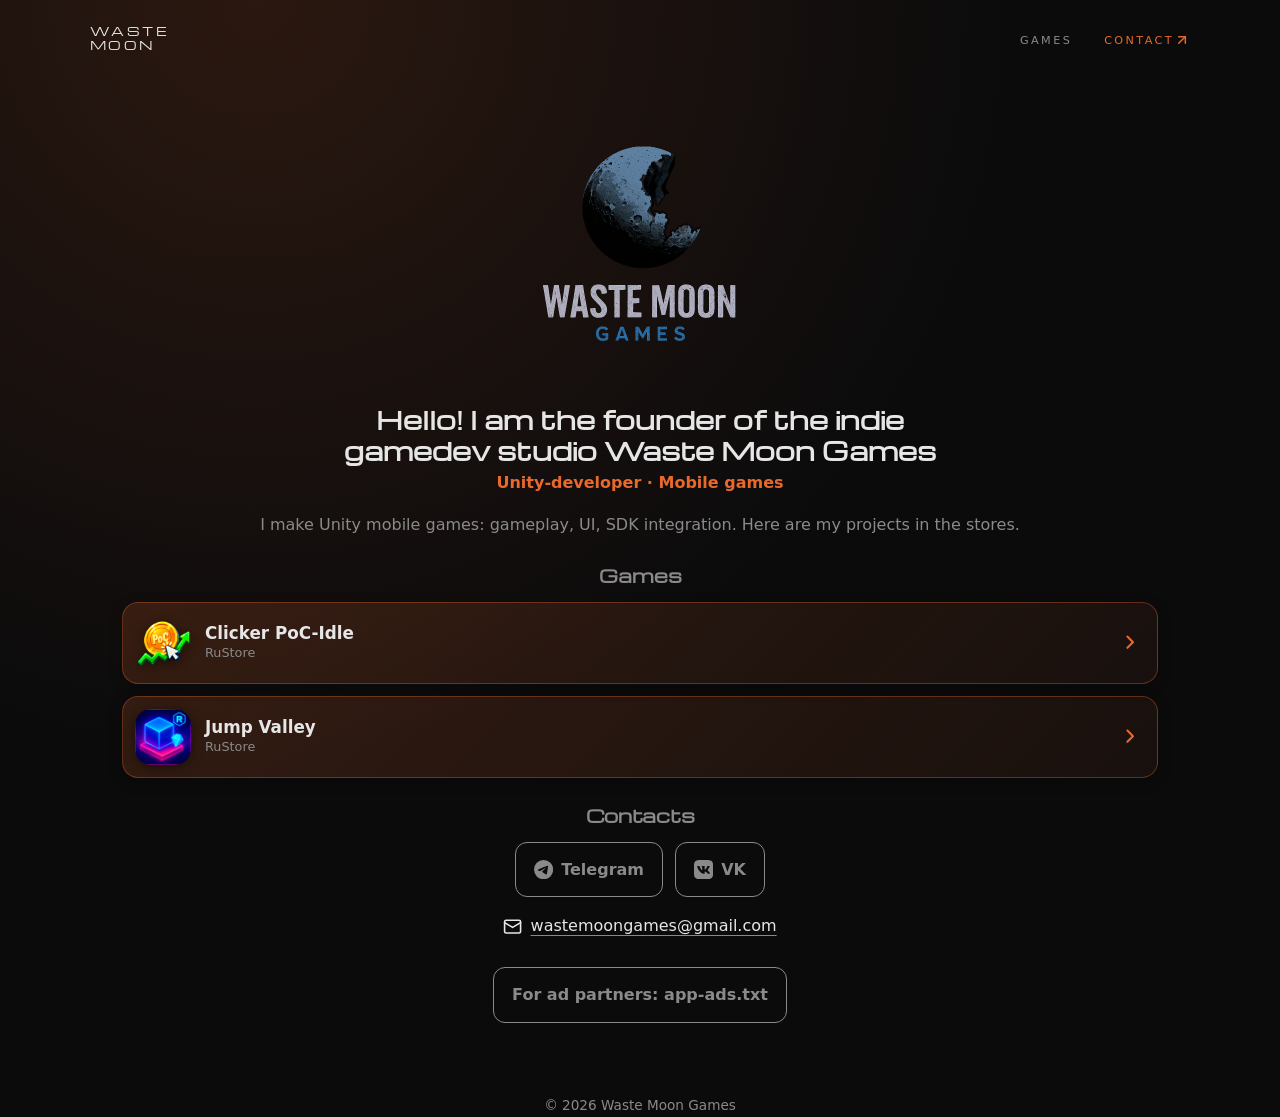
==== index.html @ 6a9ddbc1 "refactor: unify focus-visible style globally" ====
<!DOCTYPE html>
<html lang="en">

<head>
  <meta charset="utf-8">
  <meta name="viewport" content="width=device-width, initial-scale=1">
  <title>Waste Moon Games</title>
  <meta name="description" content="Indie game studio making mobile games on Unity. Find our games in the stores.">
  <link rel="icon" href="Logo.webp" type="image/webp">
  <link rel="stylesheet" href="css/tokens.css">
  <link rel="stylesheet" href="css/base.css">
  <link rel="stylesheet" href="css/components.css">
</head>

<body>
  <svg class="sprite" aria-hidden="true">
    <symbol id="i-telegram" viewBox="0 0 24 24">
      <path d="M11.944 0A12 12 0 0 0 0 12a12 12 0 0 0 12 12 12 12 0 0 0 12-12A12 12 0 0 0 12 0a12 12 0 0 0-.056 0zm4.962 7.224c.1-.002.321.023.465.14a.506.506 0 0 1 .171.325c.016.093.036.306.02.472-.18 1.898-.962 6.502-1.36 8.627-.168.9-.499 1.201-.82 1.23-.696.065-1.225-.46-1.9-.902-1.056-.693-1.653-1.124-2.678-1.8-1.185-.78-.417-1.21.258-1.91.177-.184 3.247-2.977 3.307-3.23.007-.032.014-.15-.056-.212s-.174-.041-.249-.024c-.106.024-1.793 1.14-5.061 3.345-.48.33-.913.49-1.302.48-.428-.008-1.252-.241-1.865-.44-.752-.245-1.349-.374-1.297-.789.027-.216.325-.437.893-.663 3.498-1.524 5.83-2.529 6.998-3.014 3.332-1.386 4.025-1.627 4.476-1.635z"/>
    </symbol>
    <symbol id="i-vk" viewBox="0 0 24 24">
      <path d="M15.684 0H8.316C1.592 0 0 1.592 0 8.316v7.368C0 22.408 1.592 24 8.316 24h7.368C22.408 24 24 22.408 24 15.684V8.316C24 1.592 22.408 0 15.684 0zm3.692 17.123h-1.744c-.66 0-.864-.525-2.05-1.727-1.033-1-1.49-1.135-1.744-1.135-.356 0-.458.102-.458.593v1.575c0 .424-.135.678-1.253.678-1.846 0-3.896-1.118-5.335-3.202C4.624 10.857 4 8.57 4 8.096c0-.254.102-.491.593-.491h1.744c.44 0 .61.203.78.677.863 2.49 2.303 4.675 2.896 4.675.22 0 .322-.102.322-.66V9.721c-.068-1.186-.695-1.287-.695-1.71 0-.204.17-.407.44-.407h2.744c.373 0 .508.203.508.643v3.473c0 .372.17.508.271.508.22 0 .407-.136.813-.542 1.254-1.406 2.151-3.574 2.151-3.574.119-.254.322-.491.763-.491h1.744c.525 0 .644.27.525.643-.22 1.017-2.354 4.031-2.354 4.031-.186.305-.254.44 0 .78.186.254.796.779 1.202 1.253.745.847 1.32 1.558 1.473 2.05.17.49-.085.744-.576.744z"/>
    </symbol>
    <symbol id="i-mail" viewBox="0 0 24 24">
      <g fill="none" stroke="currentColor" stroke-width="2" stroke-linecap="round" stroke-linejoin="round">
        <rect x="2" y="4" width="20" height="16" rx="2"/>
        <path d="m22 7-10 6L2 7"/>
      </g>
    </symbol>
    <symbol id="i-arrow" viewBox="0 0 24 24">
      <g fill="none" stroke="currentColor" stroke-width="2.2" stroke-linecap="round" stroke-linejoin="round">
        <path d="m9 18 6-6-6-6"/>
      </g>
    </symbol>
    <symbol id="i-arrow-up-right" viewBox="0 0 24 24">
      <g fill="none" stroke="currentColor" stroke-width="2.2" stroke-linecap="round" stroke-linejoin="round">
        <path d="M7 17 17 7"/>
        <path d="M7 7h10v10"/>
      </g>
    </symbol>
  </svg>

  <header class="site-header">
    <div class="container site-header__inner">
      <a class="brand" href="#top">Waste Moon</a>
      <nav class="nav" aria-label="Main">
        <ul class="nav__list">
          <li><a class="nav__link" href="#games">Games</a></li>
          <li>
            <a class="nav__link nav__link--cta" href="#contact">
              Contact
              <svg class="icon" aria-hidden="true"><use href="#i-arrow-up-right"/></svg>
            </a>
          </li>
        </ul>
      </nav>
    </div>
  </header>

  <main>
    <div class="container">
      <img class="logo" src="img/logo.webp" alt="Waste Moon Games Logo" width="256" height="256">

    <h1>Hello! I am the founder of the indie gamedev studio Waste Moon Games</h1>
    <p class="subtitle">Unity-developer · Mobile games</p>

    <p class="about">
      I make Unity mobile games: gameplay, UI, SDK integration.
      Here are my projects in the stores.
    </p>

    <section id="games">
      <h2>Games</h2>
      <ul class="links">
        <li>
          <a class="game" href="https://www.rustore.ru/catalog/app/com.WasteMoonGames.PoCIdle" target="_blank" rel="noopener">
            <img class="game__icon" src="img/games/clicker-poc-idle/icon.png" alt="Clicker PoC-Idle Icon">
            <span class="game__info">
              <span class="game__title">Clicker PoC-Idle</span>
              <span class="game__store">RuStore</span>
            </span>
            <svg class="game__arrow icon" aria-hidden="true"><use href="#i-arrow"/></svg>
          </a>
        </li>
        <li>
          <a class="game" href="https://www.rustore.ru/catalog/app/com.WasteMoonGames.JumpValley" target="_blank" rel="noopener">
            <img class="game__icon" src="img/games/jump-valley/logo.jpg" alt="Jump Valley Icon">
            <span class="game__info">
              <span class="game__title">Jump Valley</span>
              <span class="game__store">RuStore</span>
            </span>
            <svg class="game__arrow icon" aria-hidden="true"><use href="#i-arrow"/></svg>
          </a>
        </li>
      </ul>
    </section>

    <section id="contact">
      <h2>Contacts</h2>
      <ul class="socials">
        <li>
          <a class="btn btn--ghost btn--social" href="https://t.me/waste_moon_games" target="_blank" rel="noopener">
            <svg class="icon" aria-hidden="true"><use href="#i-telegram"/></svg>
            Telegram
          </a>
        </li>
        <li>
          <a class="btn btn--ghost btn--social" href="https://vk.ru/wastemoon_games" target="_blank" rel="noopener">
            <svg class="icon" aria-hidden="true"><use href="#i-vk"/></svg>
            VK
          </a>
        </li>
      </ul>

      <p class="email">
        <a href="mailto:wastemoongames@gmail.com">
          <svg class="icon" aria-hidden="true"><use href="#i-mail"/></svg>
          wastemoongames@gmail.com
        </a>
      </p>
    </section>

    <p class="extra">
      <a class="btn btn--ghost" href="app-ads.txt">For ad partners: app-ads.txt</a>
    </p>
    </div>
  </main>

  <footer>
    <div class="container">
      © 2026 Waste Moon Games
    </div>
  </footer>
</body>



</html>
---- css/tokens.css ----
:root{
  --bg: #0b0b0c;
  --bg-glow: #2b1810;
  --card: #131315;
  --text: #e6e6e6;
  --muted: #8a8a8a;
  --accent: #e8692c;
  --accent-hover: #ff8a4c;
  --on-accent: #fff;
  --btn-bg: #c2410c;
  --btn-bg-hover: #9a3412;
  --focus: #fff;

  /*---Шрифты---*/
  --font-body: system-ui, -apple-system, "Segoe UI", Roboto, sans-serif;
  --font-display: "Michroma", var(--font-body);

  /*---Шкала отступов---*/
  --space-1: 4px; --space-2: 8px; --space-3: 12px; --space-4: 16px;
  --space-6: 24px; --space-8: 32px; --space-12: 48px; --space-16: 64px; --space-24: 96px;

  /*---Радиусы---*/
  --radius-s: 12px;
  --radius: 16px;

  /*---Прочее---*/
  --container: 1100px;
  --tracking-wide: 0.15rem;

  /*---Анимации---*/
  --duration: 0.2s;
  --duration-fast: 0.15s;
}
---- css/base.css ----
@font-face{
    font-family: "Michroma";
    src: url("../fonts/michroma-regular.woff2") format("woff2");
    font-weight: 400;
    font-style: normal;
    font-display: swap;
}

*, *::before, *::after{
  box-sizing: border-box;
}

:focus-visible{
  outline: 3px solid var(--focus);
  outline-offset: 3px;
}

/* ВРЕМЕННО */
main, footer { text-align: center; }
main { padding-block: var(--space-12); }

body{
  margin: 0;
  min-height: 100dvh;
  font-family: var(--font-body);
  line-height: 1.6;
  color: var(--text);
  background: 
    radial-gradient(circle at 20% 0%, var(--bg-glow) 0%, transparent 50%),
    var(--bg);
}

.container{
    width: min(100% - 2 * var(--space-6), var(--container));
    margin-inline: auto;
}

.logo{
  max-width: 100%;
  height: auto;
}

h1, h2 { font-family: var(--font-display);}

h1{
    margin: var(--space-4) 0 var(--space-1);
    line-height: 1.25;
    text-wrap: balance;
    font-size: clamp(1rem, 4vw, 1.55rem);
}

h2{
    margin: var(--space-6) 0 var(--space-3);
    font-size: 1.1rem;
    color: var(--muted);
}

.subtitle { margin: 0 0 var(--space-4); color: var(--accent); font-weight: 600; }
.about { color: var(--muted); }

/*---Списки и блоки секций---*/
.links{
  list-style: none;
  margin: 0 var(--space-8);
  padding: 0;
  display: flex;
  flex-direction: column;
  gap: var(--space-3);
}

.socials{
  list-style: none;
  margin: 0;
  padding: 0;
  display: flex;
  flex-wrap: wrap;
  justify-content: center;
  gap: var(--space-3);
}

.email{ margin: var(--space-4) 0 0; }

.email a{
  color: var(--text);
  display: inline-flex;
  align-items: center;
  gap: var(--space-2);
  text-decoration: underline;
  text-decoration-color: var(--accent);
  text-underline-offset: 4px;
}

.email a:hover{ color: var(--accent-hover); }

.extra{ margin: var(--space-6) 0 0; }

footer{
  margin-top: var(--space-6);
  color: var(--muted);
  font-size: 0.85rem;
}

@media (max-width: 480px) {
  .links { margin-inline: 0; }
}

@media (prefers-reduced-motion: no-preference){
  html{ scroll-behavior: smooth; }
}
---- css/components.css ----
/*---------- Иконки ----------*/
.sprite{
  position: absolute;
  width: 0;
  height: 0;
  overflow: hidden;
}

.icon{
  width: 1.2rem;
  height: 1.2rem;
  display: inline-flex;
  align-items: center;
  fill: currentColor;
  flex: none;
}

/*---------- Кнопки ----------*/
.btn{
  display: flex;
  justify-content: space-between;
  align-items: center;
  padding: 14px 18px;
  color: var(--on-accent);
  text-decoration: none;
  font-weight: 600;
  background: var(--btn-bg);
  border-radius: var(--radius-s);
  transition: transform var(--duration-fast), background var(--duration-fast);
}

.btn:hover{
  background: var(--btn-bg-hover);
  transform: translateY(-2px);
  box-shadow: 0 6px 16px rgba(0, 0, 0, 0.35);
}

.btn--social{
  justify-content: center;
  gap: var(--space-2);
}

.btn--ghost{
  display: inline-flex;
  background: transparent;
  border: 1px solid var(--muted);
  color: var(--muted);
}

.btn--ghost:hover { background: rgba(255, 255, 255, 0.06); }

/*---------- Шапка ----------*/
.site-header{
  padding-block: var(--space-6);
}

.site-header__inner{
  display: flex;
  justify-content: space-between;
  align-items: center;
}

.brand{
  width: min-content;
  font-family: var(--font-display);
  font-size: 0.75rem;
  line-height: 1.2;
  letter-spacing: var(--tracking-wide);
  text-transform: uppercase;
  text-decoration: none;
  color: var(--text);
  transition: color var(--duration);
}

.brand:hover{
  color: var(--accent-hover);
}

.nav__list{
  list-style: none;
  margin: 0;
  padding: 0;
  display: flex;
  gap: var(--space-8);
}

.nav__link{
  display: inline-flex;
  font-size: 0.7rem;
  letter-spacing: var(--tracking-wide);
  text-transform: uppercase;
  text-decoration: none;
  color: var(--muted);
}

.nav__link:hover{
  color: var(--text);
}

.nav__link--cta{
  color: var(--accent);
}

.nav__link--cta:hover{
  color: var(--accent-hover);
}

.nav__link .icon{
  width: 1rem;
  height: 1rem;
  transition: transform var(--duration);
}
.nav__link--cta:hover .icon{
  transform: translate(2px, -2px);
}

/*---------- Карточка игры ----------*/
.game{
  display: flex;
  align-items: center;
  gap: 14px;
  padding: var(--space-3) var(--space-4) var(--space-3) var(--space-3);
  text-decoration: none;
  color: var(--text);
  background: linear-gradient(135deg,
    color-mix(in srgb, var(--accent) 18%, transparent),
    color-mix(in srgb, var(--accent) 6%, transparent));
  border: 1px solid color-mix(in srgb, var(--accent) 35%, transparent);
  border-radius: var(--radius);
  box-shadow: 0 4px 14px rgba(0, 0, 0, 0.25);
  transition: transform 0.2s, border-color 0.2s, box-shadow 0.2s, background 0.2s;
}

.game:hover{
  transform: translateY(-3px);
  border-color: var(--accent);
  box-shadow: 0 10px 28px color-mix(in srgb, var(--accent) 28%, transparent);
  background: linear-gradient(135deg,
    color-mix(in srgb, var(--accent) 28%, transparent),
    color-mix(in srgb, var(--accent) 10%, transparent));
}

.game__icon{
  width: 56px;
  height: 56px;
  flex: none;
  border-radius: var(--radius);
  object-fit: cover;
  filter: drop-shadow(0 2px 6px rgba(0, 0, 0, 0.45));
}

.game__info{
  flex: 1;
  min-width: 0;
  display: flex;
  flex-direction: column;
  text-align: left;
  line-height: 1.3;
}

.game__title{
  font-weight: 700;
  font-size: 1.05rem;
}

.game__store{
  font-size: 0.8rem;
  color: var(--muted);
}

.game__arrow{
  width: 1.4rem;
  height: 1.4rem;
  color: var(--accent);
  transition: transform var(--duration), color var(--duration);
}

.game:hover .game__arrow{
  transform: translateX(4px);
  color: var(--text);
}

@media (prefers-reduced-motion: reduce){
  .btn, .game, .game__arrow, .nav__link .icon { transition: none; }
  .btn:hover, .game:hover { transform: none; }
  .game:hover .game__arrow { transform: none; }
  .nav__link--cta:hover .icon { transform: none; }
}
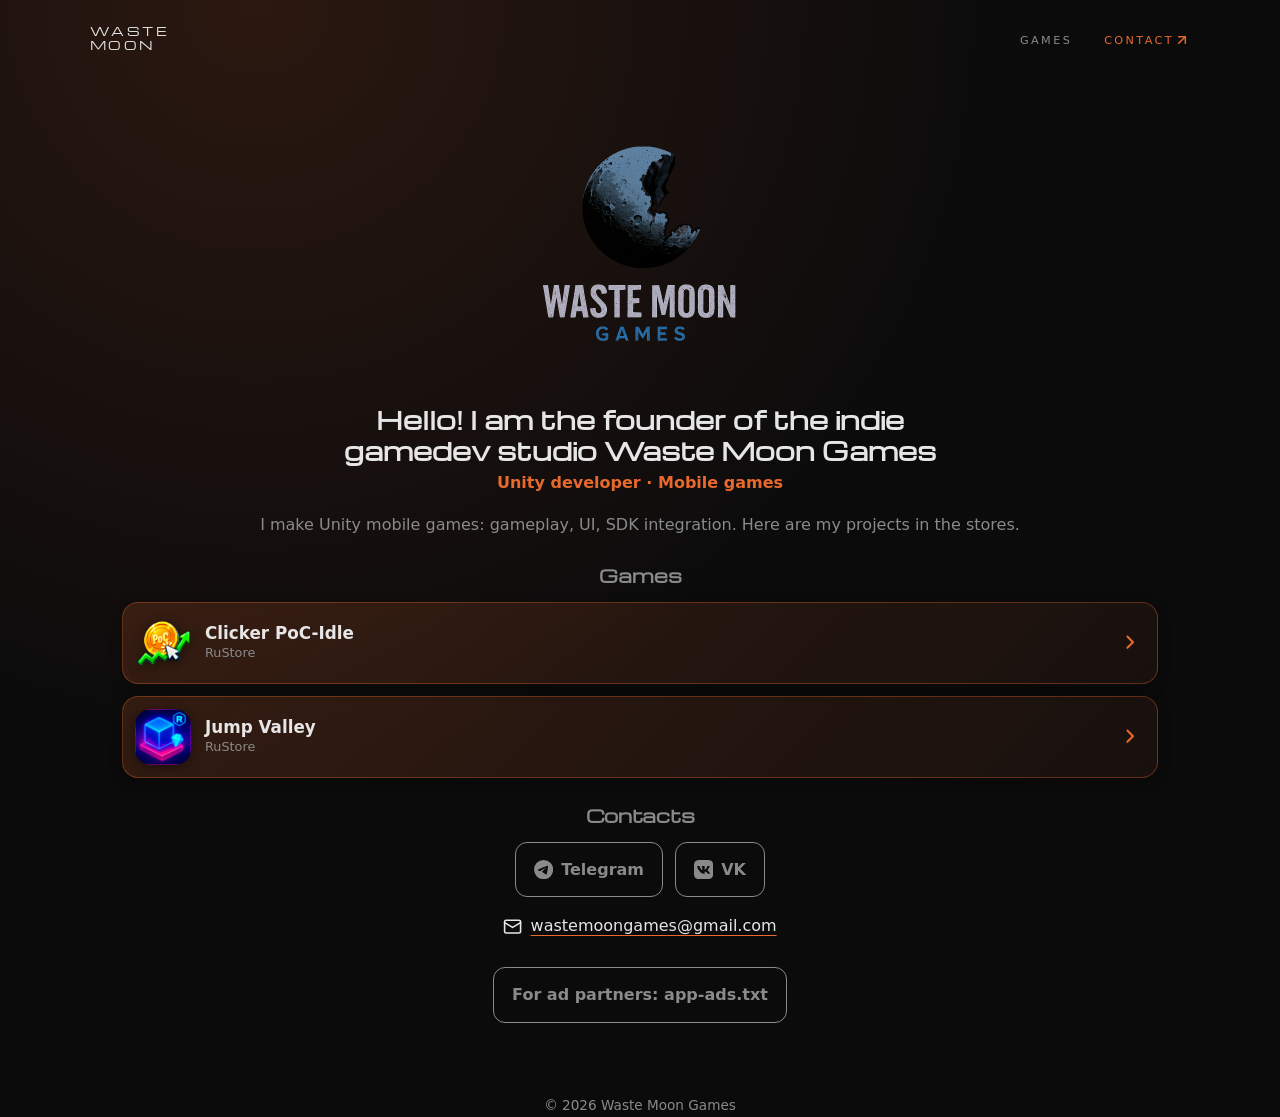
==== commit 36133036: "refactor: move container inside sections, add hero section" ====
--- a/index.html
+++ b/index.html
@@ -57,72 +57,77 @@
   </header>
 
   <main>
-    <div class="container">
-      <img class="logo" src="img/logo.webp" alt="Waste Moon Games Logo" width="256" height="256">
+    <section class="hero">
+      <div class="container">
+        <img class="logo" src="img/logo.webp" alt="Waste Moon Games" width="256" height="256">
 
-    <h1>Hello! I am the founder of the indie gamedev studio Waste Moon Games</h1>
-    <p class="subtitle">Unity-developer · Mobile games</p>
+        <h1>Hello! I am the founder of the indie gamedev studio Waste Moon Games</h1>
+        <p class="subtitle">Unity developer · Mobile games</p>
 
-    <p class="about">
-      I make Unity mobile games: gameplay, UI, SDK integration.
-      Here are my projects in the stores.
-    </p>
+        <p class="about">
+          I make Unity mobile games: gameplay, UI, SDK integration.
+          Here are my projects in the stores.
+        </p>
+      </div>
+    </section>
 
     <section id="games">
-      <h2>Games</h2>
-      <ul class="links">
-        <li>
-          <a class="game" href="https://www.rustore.ru/catalog/app/com.WasteMoonGames.PoCIdle" target="_blank" rel="noopener">
-            <img class="game__icon" src="img/games/clicker-poc-idle/icon.png" alt="Clicker PoC-Idle Icon">
-            <span class="game__info">
-              <span class="game__title">Clicker PoC-Idle</span>
-              <span class="game__store">RuStore</span>
-            </span>
-            <svg class="game__arrow icon" aria-hidden="true"><use href="#i-arrow"/></svg>
-          </a>
-        </li>
-        <li>
-          <a class="game" href="https://www.rustore.ru/catalog/app/com.WasteMoonGames.JumpValley" target="_blank" rel="noopener">
-            <img class="game__icon" src="img/games/jump-valley/logo.jpg" alt="Jump Valley Icon">
-            <span class="game__info">
-              <span class="game__title">Jump Valley</span>
-              <span class="game__store">RuStore</span>
-            </span>
-            <svg class="game__arrow icon" aria-hidden="true"><use href="#i-arrow"/></svg>
-          </a>
-        </li>
-      </ul>
+      <div class="container">
+        <h2>Games</h2>
+        <ul class="links">
+          <li>
+            <a class="game" href="https://www.rustore.ru/catalog/app/com.WasteMoonGames.PoCIdle" target="_blank" rel="noopener">
+              <img class="game__icon" src="img/games/clicker-poc-idle/icon.png" alt="Clicker PoC-Idle Icon">
+              <span class="game__info">
+                <span class="game__title">Clicker PoC-Idle</span>
+                <span class="game__store">RuStore</span>
+              </span>
+              <svg class="game__arrow icon" aria-hidden="true"><use href="#i-arrow"/></svg>
+            </a>
+          </li>
+          <li>
+            <a class="game" href="https://www.rustore.ru/catalog/app/com.WasteMoonGames.JumpValley" target="_blank" rel="noopener">
+              <img class="game__icon" src="img/games/jump-valley/logo.jpg" alt="Jump Valley Icon">
+              <span class="game__info">
+                <span class="game__title">Jump Valley</span>
+                <span class="game__store">RuStore</span>
+              </span>
+              <svg class="game__arrow icon" aria-hidden="true"><use href="#i-arrow"/></svg>
+            </a>
+          </li>
+        </ul>
+      </div>
     </section>
 
     <section id="contact">
-      <h2>Contacts</h2>
-      <ul class="socials">
-        <li>
-          <a class="btn btn--ghost btn--social" href="https://t.me/waste_moon_games" target="_blank" rel="noopener">
-            <svg class="icon" aria-hidden="true"><use href="#i-telegram"/></svg>
-            Telegram
+      <div class="container">
+        <h2>Contacts</h2>
+        <ul class="socials">
+          <li>
+            <a class="btn btn--ghost btn--social" href="https://t.me/waste_moon_games" target="_blank" rel="noopener">
+              <svg class="icon" aria-hidden="true"><use href="#i-telegram"/></svg>
+              Telegram
+            </a>
+          </li>
+          <li>
+            <a class="btn btn--ghost btn--social" href="https://vk.ru/wastemoon_games" target="_blank" rel="noopener">
+              <svg class="icon" aria-hidden="true"><use href="#i-vk"/></svg>
+              VK
+            </a>
+          </li>
+        </ul>
+
+        <p class="email">
+          <a href="mailto:wastemoongames@gmail.com">
+            <svg class="icon" aria-hidden="true"><use href="#i-mail"/></svg>
+            wastemoongames@gmail.com
           </a>
-        </li>
-        <li>
-          <a class="btn btn--ghost btn--social" href="https://vk.ru/wastemoon_games" target="_blank" rel="noopener">
-            <svg class="icon" aria-hidden="true"><use href="#i-vk"/></svg>
-            VK
-          </a>
-        </li>
-      </ul>
-
-      <p class="email">
-        <a href="mailto:wastemoongames@gmail.com">
-          <svg class="icon" aria-hidden="true"><use href="#i-mail"/></svg>
-          wastemoongames@gmail.com
-        </a>
-      </p>
+        </p>
+        <p class="extra">
+          <a class="btn btn--ghost" href="app-ads.txt">For ad partners: app-ads.txt</a>
+        </p>
+      </div>
     </section>
-
-    <p class="extra">
-      <a class="btn btn--ghost" href="app-ads.txt">For ad partners: app-ads.txt</a>
-    </p>
-    </div>
   </main>
 
   <footer>
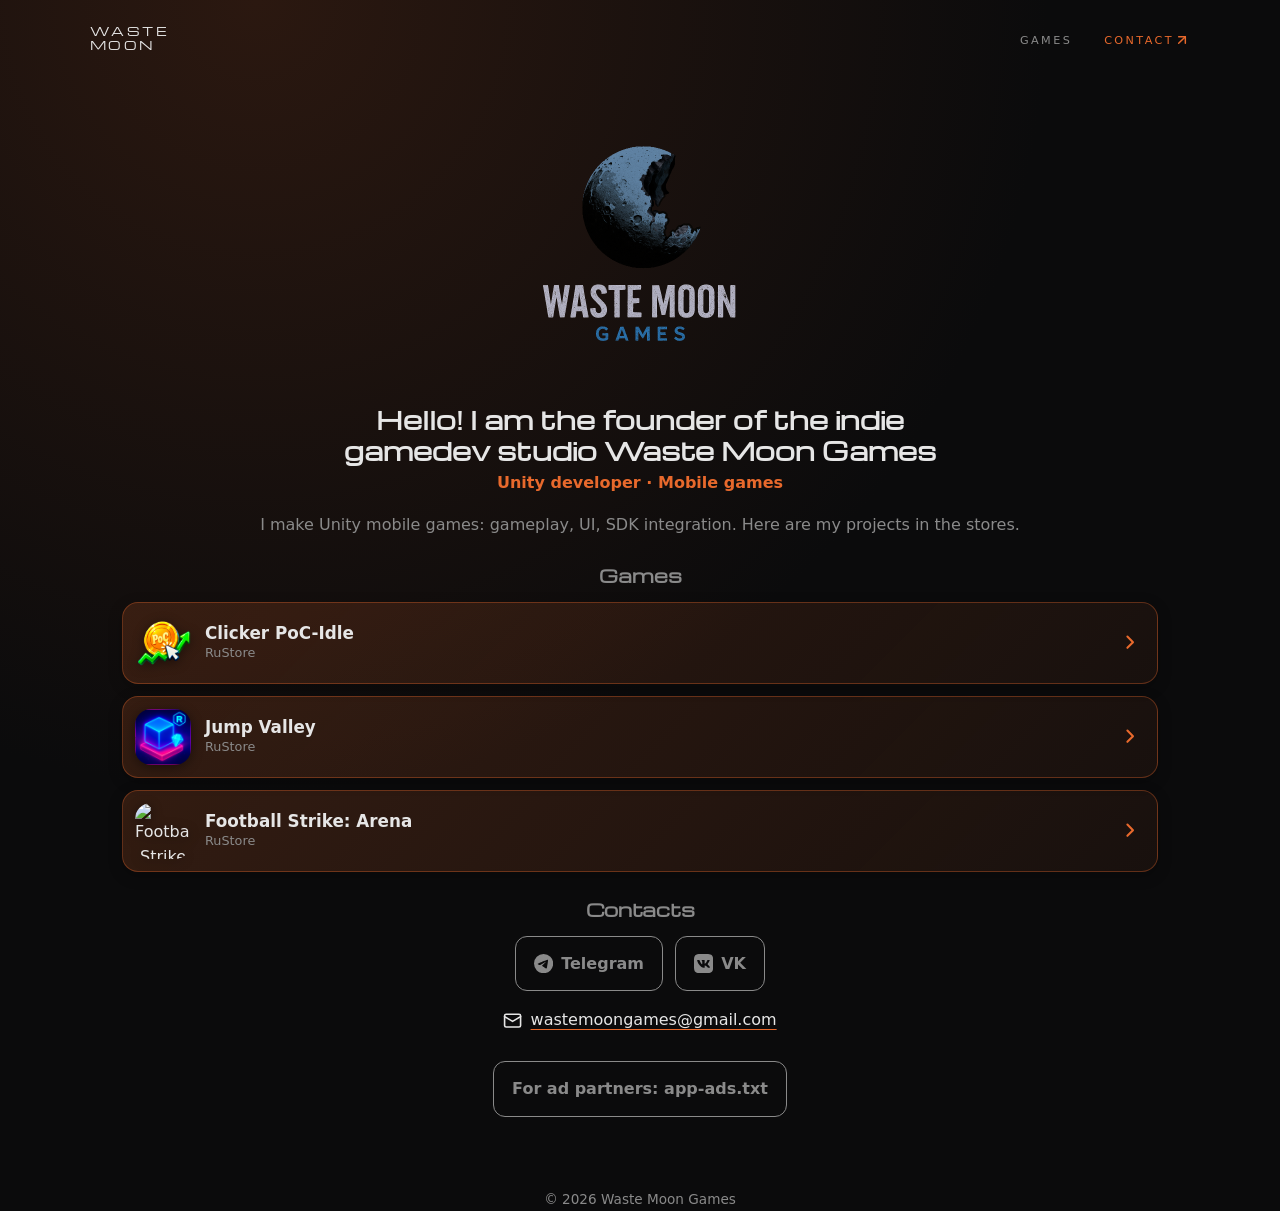
==== commit 7e67e7ac: "Add Football Strike: Arena game link to index.html" ====
--- a/index.html
+++ b/index.html
@@ -5,12 +5,25 @@
   <meta charset="utf-8">
   <meta name="viewport" content="width=device-width, initial-scale=1">
   <title>Waste Moon Games</title>
+
+  <meta name="description"
+      content="Waste Moon Games is an indie game studio
+      focused on Unity mobile game development.">
+
+  <meta name="robots" content="index, follow">
+
   <meta name="description" content="Indie game studio making mobile games on Unity. Find our games in the stores.">
-  <link rel="icon" href="Logo.webp" type="image/webp">
+  <meta name="yandex-verification" content="8a06fb27ed0ea078" />
+  
+  <link rel="icon" href="img/logo.webp" type="image/webp">
   <link rel="stylesheet" href="css/tokens.css">
   <link rel="stylesheet" href="css/base.css">
   <link rel="stylesheet" href="css/components.css">
 </head>
+
+<!-- Yandex Autoplacement 20326139 -->
+<script src="https://yandex.ru/ads/system/context.js" async></script>
+<script data-page-id="20326139" src="https://yandex.ru/ads/system/ap-loader.js" async></script>
 
 <body>
   <svg class="sprite" aria-hidden="true">
@@ -95,6 +108,16 @@
               <svg class="game__arrow icon" aria-hidden="true"><use href="#i-arrow"/></svg>
             </a>
           </li>
+          <li>
+            <a class="game" href="https://www.rustore.ru/catalog/app/com.WasteMoonGames.FootballStrikeArena" target="_blank" rel="noopener">
+              <img class="game__icon" src="img/games/footbal-strike-arena/logo.jpg" alt="Football Strike Arena Icon">
+              <span class="game__info">
+                <span class="game__title">Football Strike: Arena</span>
+                <span class="game__store">RuStore</span>
+              </span>
+              <svg class="game__arrow icon" aria-hidden="true"><use href="#i-arrow"/></svg>
+            </a>
+          </li>
         </ul>
       </div>
     </section>
@@ -139,4 +162,4 @@
 
 
 
-</html>+</html>
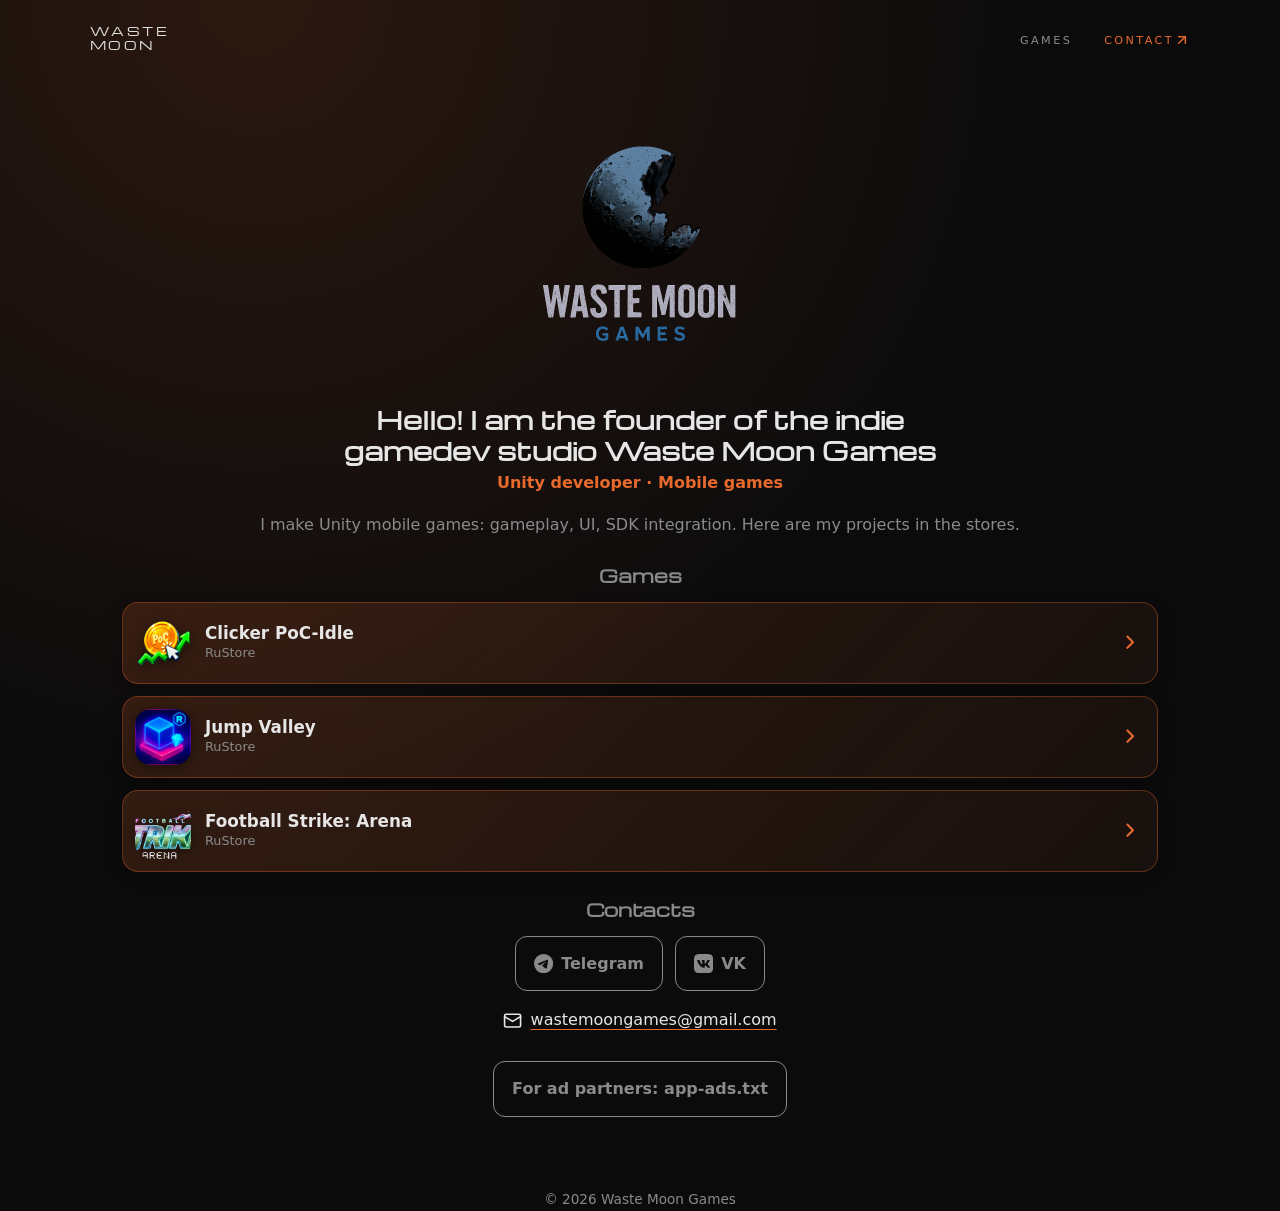
==== commit b7aa1f09: "Fix image source for Football Strike Arena icon" ====
--- a/index.html
+++ b/index.html
@@ -110,7 +110,7 @@
           </li>
           <li>
             <a class="game" href="https://www.rustore.ru/catalog/app/com.WasteMoonGames.FootballStrikeArena" target="_blank" rel="noopener">
-              <img class="game__icon" src="img/games/footbal-strike-arena/logo.jpg" alt="Football Strike Arena Icon">
+              <img class="game__icon" src="img/games/football-strike-arena/logo.png" alt="Football Strike Arena Icon">
               <span class="game__info">
                 <span class="game__title">Football Strike: Arena</span>
                 <span class="game__store">RuStore</span>
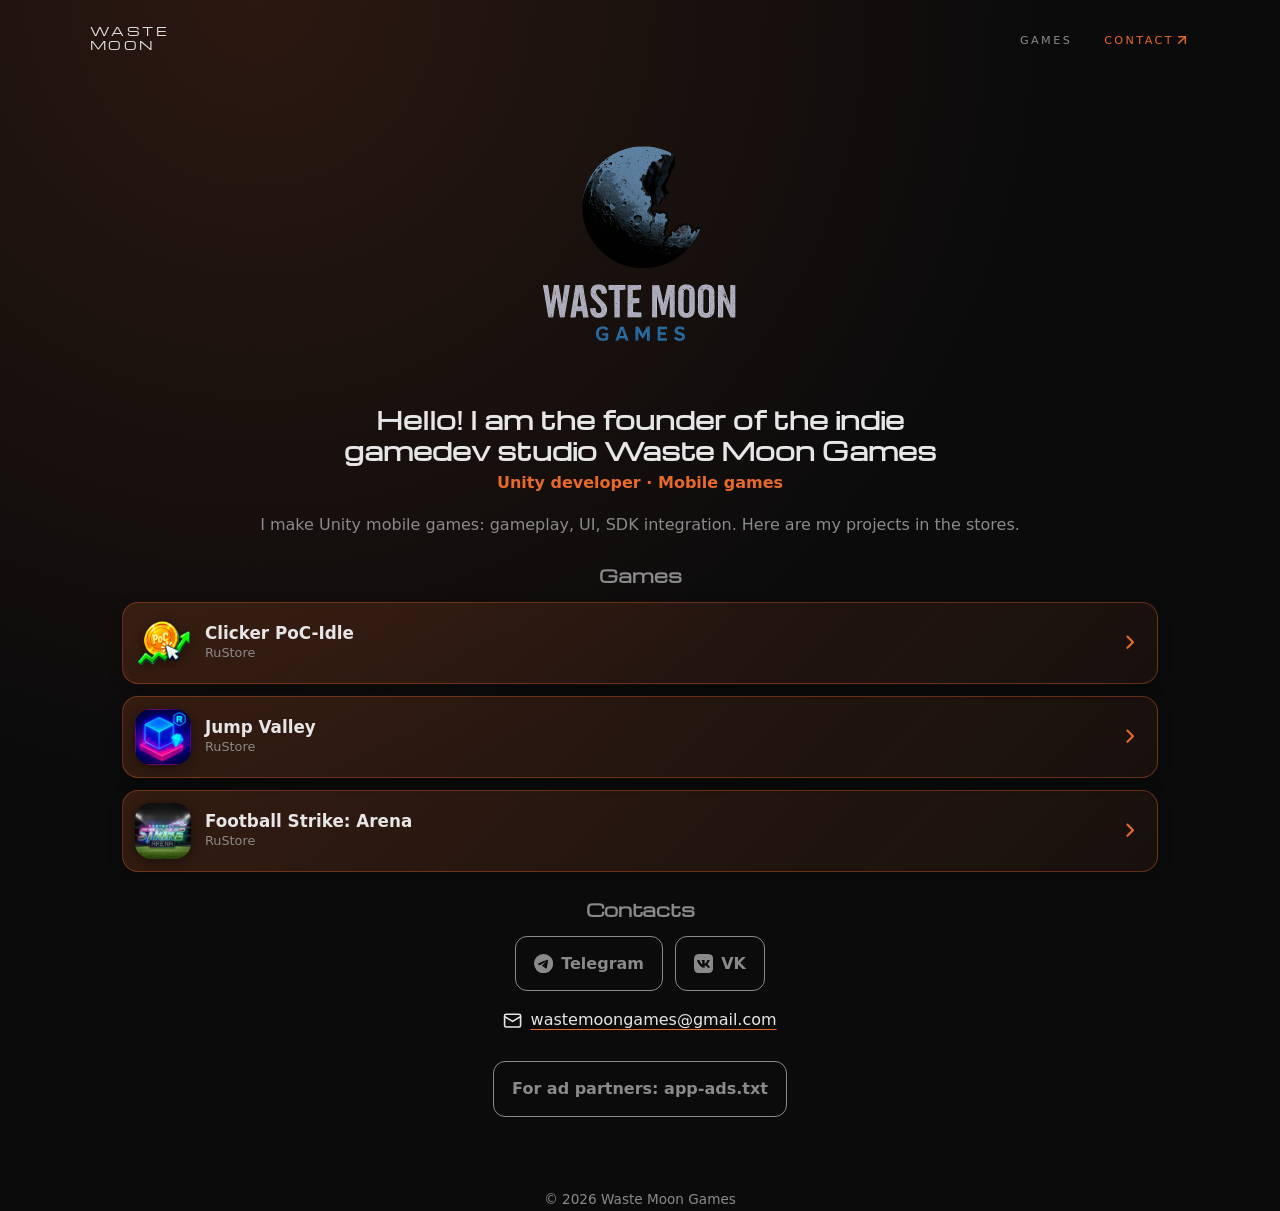
==== commit a1b6d3b8: "Update assets and HTML structure - Removed outdated PNG logos for games and replaced them with optim" ====
--- a/index.html
+++ b/index.html
@@ -50,6 +50,16 @@
         <path d="M7 7h10v10"/>
       </g>
     </symbol>
+    <symbol id="i-resume" viewBox="0 0 24 24">
+      <g fill="none" stroke="currentColor" stroke-width="2" stroke-linecap="round" stroke-linejoin="round">
+        <path d="M14 2.75H7A1.75 1.75 0 0 0 5.25 4.5v15A1.75 1.75 0 0 0 7 21.25h10a1.75 1.75 0 0 0 1.75-1.75V6.5Z"/>
+        <path d="M14 2.75v2a1.75 1.75 0 0 0 1.75 1.75h3"/>
+        <circle cx="9.75" cy="11.6" r="1.8"/>
+        <path d="M6.9 18.2c.3-1.5 1.4-2.3 2.85-2.3s2.55.8 2.85 2.3"/>
+        <path d="M14.6 11.6h2.4"/>
+        <path d="M14.6 14.7h2.4"/>
+      </g>
+    </symbol>
   </svg>
 
   <header class="site-header">
@@ -58,6 +68,7 @@
       <nav class="nav" aria-label="Main">
         <ul class="nav__list">
           <li><a class="nav__link" href="#games">Games</a></li>
+          <!-- <li><a class="nav__link" href="#about">About</a></li> -->
           <li>
             <a class="nav__link nav__link--cta" href="#contact">
               Contact
@@ -90,7 +101,7 @@
         <ul class="links">
           <li>
             <a class="game" href="https://www.rustore.ru/catalog/app/com.WasteMoonGames.PoCIdle" target="_blank" rel="noopener">
-              <img class="game__icon" src="img/games/clicker-poc-idle/icon.png" alt="Clicker PoC-Idle Icon">
+              <img class="game__icon" src="img/games/clicker-poc-idle/icon.webp" alt="Clicker PoC-Idle Icon">
               <span class="game__info">
                 <span class="game__title">Clicker PoC-Idle</span>
                 <span class="game__store">RuStore</span>
@@ -100,7 +111,7 @@
           </li>
           <li>
             <a class="game" href="https://www.rustore.ru/catalog/app/com.WasteMoonGames.JumpValley" target="_blank" rel="noopener">
-              <img class="game__icon" src="img/games/jump-valley/logo.jpg" alt="Jump Valley Icon">
+              <img class="game__icon" src="img/games/jump-valley/logo.webp" alt="Jump Valley Icon">
               <span class="game__info">
                 <span class="game__title">Jump Valley</span>
                 <span class="game__store">RuStore</span>
@@ -110,7 +121,7 @@
           </li>
           <li>
             <a class="game" href="https://www.rustore.ru/catalog/app/com.WasteMoonGames.FootballStrikeArena" target="_blank" rel="noopener">
-              <img class="game__icon" src="img/games/football-strike-arena/logo.png" alt="Football Strike Arena Icon">
+              <img class="game__icon" src="img/games/football-strike-arena/logo.webp" alt="Football Strike Arena Icon">
               <span class="game__info">
                 <span class="game__title">Football Strike: Arena</span>
                 <span class="game__store">RuStore</span>
@@ -121,6 +132,26 @@
         </ul>
       </div>
     </section>
+
+    <!-- <section id="about">
+      <div class="container">
+        <h2>Resume</h2>
+        <p class="about">My name is Danil, nice to meet you, stranger!</p>
+        <p class="about">If you have any questions about me, please check Contacts for contact to me or my resume.</p>
+        <ul class="links">
+          <li>
+            <a class="card" href="about/resume/Unity-developer.pdf">
+              <svg class="icon card__arrow" aria-hidden="true"><use href="#i-resume"/></svg>
+              <span class="card__info">
+                <span class="card__title">Resume</span>
+                <span class="card-sub">PDF</span>
+              </span>
+              <svg class="icon card__arrow" aria-hidden="true"><use href="#i-arrow"/></svg>
+            </a>
+          </li>
+        </ul>
+      </div>
+    </section> -->
 
     <section id="contact">
       <div class="container">
@@ -159,7 +190,4 @@
     </div>
   </footer>
 </body>
-
-
-
-</html>
+</html>
--- a/css/components.css
+++ b/css/components.css
@@ -180,6 +180,9 @@
   color: var(--text);
 }
 
+/*---------- Карточка обо мне ----------*/
+
+
 @media (prefers-reduced-motion: reduce){
   .btn, .game, .game__arrow, .nav__link .icon { transition: none; }
   .btn:hover, .game:hover { transform: none; }
